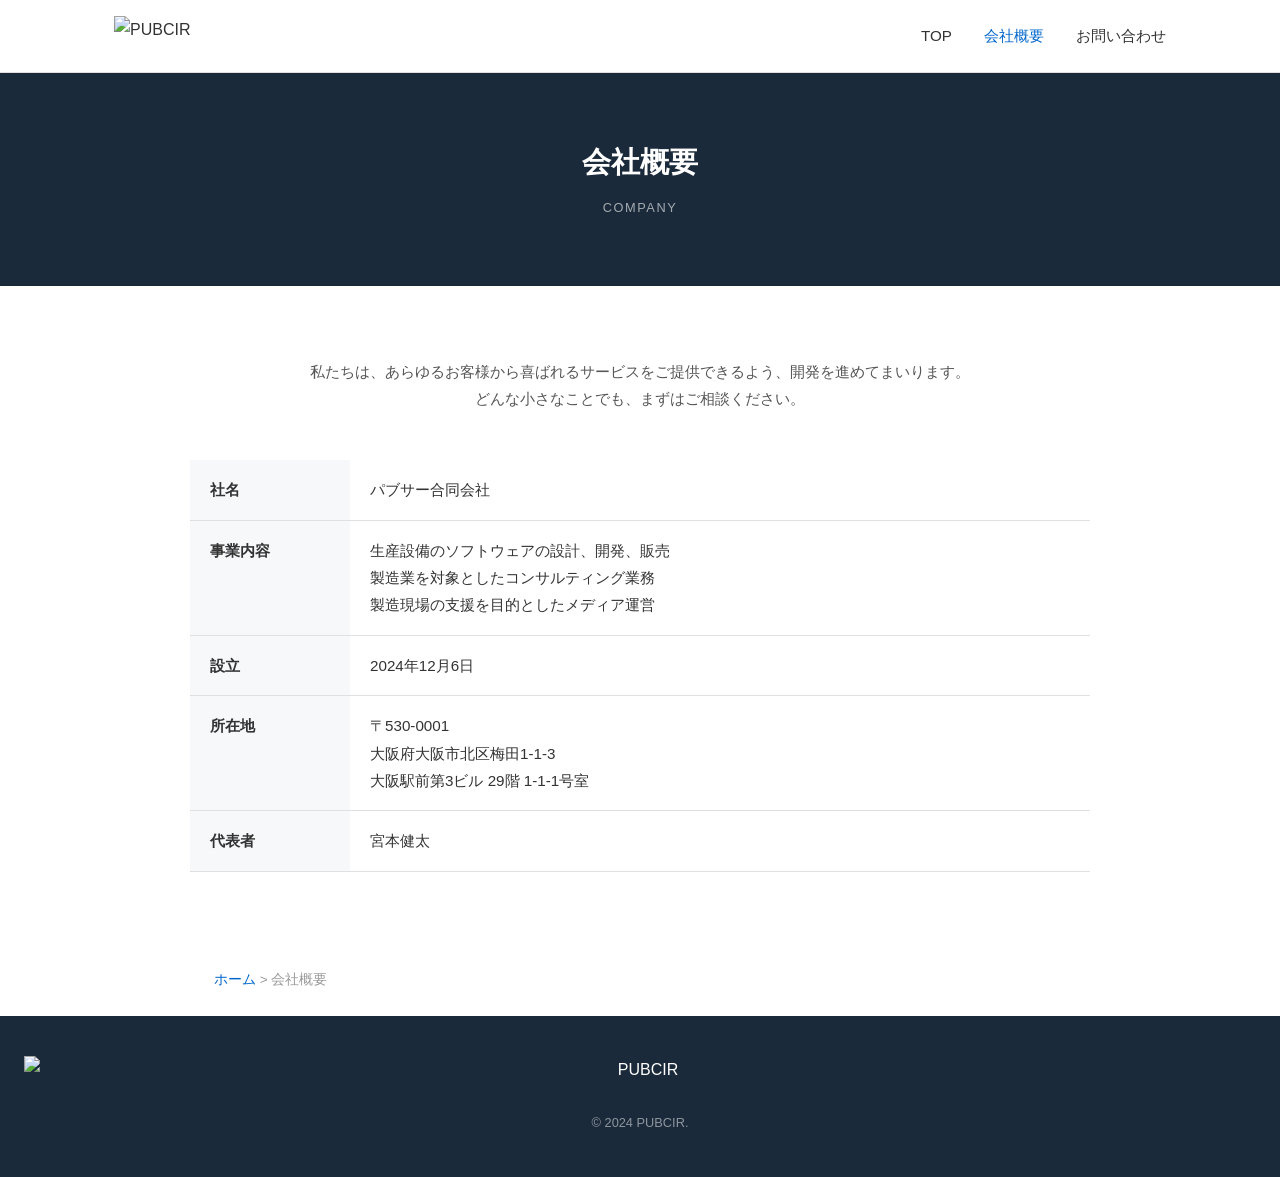
==== company.html @ 2002fdd9 "Initial commit: static website for PUBCIR" ====
<!DOCTYPE html>
<html lang="ja">
<head>
  <meta charset="UTF-8">
  <meta name="viewport" content="width=device-width, initial-scale=1.0">
  <title>会社概要｜PUBCIR</title>
  <meta name="description" content="パブサー合同会社の会社概要。生産設備のソフトウェアの設計、開発、販売。製造業を対象としたコンサルティング業務。">
  <link rel="stylesheet" href="css/style.css">
</head>
<body>

  <!-- Header -->
  <header class="site-header">
    <div class="header-inner">
      <a href="index.html" class="logo">
        <img src="https://pubcir.net/wp-content/uploads/2024/07/pubcir_logo_23.png" alt="PUBCIR">
      </a>
      <button class="hamburger" id="hamburger" aria-label="メニュー">
        <span></span><span></span><span></span>
      </button>
      <nav class="global-nav" id="globalNav">
        <ul>
          <li><a href="index.html">TOP</a></li>
          <li><a href="company.html" class="active">会社概要</a></li>
          <li><a href="contact.html">お問い合わせ</a></li>
        </ul>
      </nav>
    </div>
  </header>

  <!-- Page Header -->
  <div class="page-header">
    <h1>会社概要</h1>
    <span class="en">Company</span>
  </div>

  <!-- Content -->
  <section class="section">
    <div class="section-inner">
      <p class="company-intro">
        私たちは、あらゆるお客様から喜ばれるサービスをご提供できるよう、開発を進めてまいります。<br>
        どんな小さなことでも、まずはご相談ください。
      </p>

      <table class="company-table">
        <tr>
          <th>社名</th>
          <td>パブサー合同会社</td>
        </tr>
        <tr>
          <th>事業内容</th>
          <td>
            生産設備のソフトウェアの設計、開発、販売<br>
            製造業を対象としたコンサルティング業務<br>
            製造現場の支援を目的としたメディア運営
          </td>
        </tr>
        <tr>
          <th>設立</th>
          <td>2024年12月6日</td>
        </tr>
        <tr>
          <th>所在地</th>
          <td>
            〒530-0001<br>
            大阪府大阪市北区梅田1-1-3<br>
            大阪駅前第3ビル 29階 1-1-1号室
          </td>
        </tr>
        <tr>
          <th>代表者</th>
          <td>宮本健太</td>
        </tr>
      </table>
    </div>
  </section>

  <!-- Breadcrumb -->
  <div class="breadcrumb">
    <a href="index.html">ホーム</a> &gt; 会社概要
  </div>

  <!-- Footer -->
  <footer class="site-footer">
    <a href="index.html" class="footer-logo">
      <img src="https://pubcir.net/wp-content/uploads/2024/07/pubcir_logo_23.png" alt="PUBCIR">
    </a>
    <small>&copy; 2024 PUBCIR.</small>
  </footer>

  <script>
    document.getElementById('hamburger').addEventListener('click', function () {
      document.getElementById('globalNav').classList.toggle('open');
    });
  </script>
</body>
</html>
---- css/style.css ----
/* ========== Reset & Base ========== */
*,
*::before,
*::after {
  margin: 0;
  padding: 0;
  box-sizing: border-box;
}

html {
  scroll-behavior: smooth;
}

body {
  font-family: "Helvetica Neue", Arial, "Hiragino Kaku Gothic ProN",
    "Hiragino Sans", Meiryo, sans-serif;
  color: #333;
  line-height: 1.8;
  background: #fff;
}

a {
  color: inherit;
  text-decoration: none;
}

img {
  max-width: 100%;
  height: auto;
  display: block;
}

/* ========== Header ========== */
.site-header {
  background: #fff;
  border-bottom: 1px solid #e0e0e0;
  position: sticky;
  top: 0;
  z-index: 100;
}

.header-inner {
  max-width: 1100px;
  margin: 0 auto;
  padding: 16px 24px;
  display: flex;
  align-items: center;
  justify-content: space-between;
}

.logo img {
  height: 40px;
  width: auto;
}

.global-nav ul {
  list-style: none;
  display: flex;
  gap: 32px;
}

.global-nav a {
  font-size: 0.95rem;
  font-weight: 500;
  transition: color 0.2s;
}

.global-nav a:hover,
.global-nav a.active {
  color: #0066cc;
}

/* Hamburger (mobile) */
.hamburger {
  display: none;
  background: none;
  border: none;
  cursor: pointer;
  flex-direction: column;
  gap: 5px;
  padding: 4px;
}

.hamburger span {
  display: block;
  width: 24px;
  height: 2px;
  background: #333;
  transition: 0.3s;
}

/* ========== Hero ========== */
.hero {
  position: relative;
  height: 520px;
  overflow: hidden;
  display: flex;
  align-items: center;
  justify-content: center;
  text-align: center;
  color: #fff;
}

.hero-bg {
  position: absolute;
  inset: 0;
  background-size: cover;
  background-position: center;
  filter: brightness(0.55);
}

.hero-content {
  position: relative;
  z-index: 1;
  max-width: 700px;
  padding: 0 24px;
}

.hero-content h1 {
  font-size: 2rem;
  font-weight: 700;
  margin-bottom: 16px;
  letter-spacing: 0.04em;
}

.hero-content p {
  font-size: 1.05rem;
  opacity: 0.92;
}

/* ========== Sections ========== */
.section {
  padding: 72px 24px;
}

.section:nth-child(even) {
  background: #f7f8fa;
}

.section-inner {
  max-width: 900px;
  margin: 0 auto;
}

.section-heading {
  text-align: center;
  margin-bottom: 48px;
}

.section-heading h2 {
  font-size: 1.5rem;
  font-weight: 700;
  margin-bottom: 4px;
}

.section-heading .en {
  display: block;
  font-size: 0.8rem;
  color: #999;
  letter-spacing: 0.12em;
  text-transform: uppercase;
}

/* ========== Cards (事業案内) ========== */
.card-grid {
  display: grid;
  grid-template-columns: repeat(auto-fit, minmax(340px, 1fr));
  gap: 32px;
}

.card {
  background: #fff;
  border-radius: 8px;
  padding: 32px;
  box-shadow: 0 2px 12px rgba(0, 0, 0, 0.06);
  transition: transform 0.2s, box-shadow 0.2s;
}

.card:hover {
  transform: translateY(-4px);
  box-shadow: 0 6px 20px rgba(0, 0, 0, 0.1);
}

.card h3 {
  font-size: 1.15rem;
  margin-bottom: 12px;
  color: #0066cc;
}

.card p {
  font-size: 0.95rem;
  color: #555;
}

/* ========== Challenges & Solutions ========== */
.challenge-box {
  background: #fff;
  border-left: 4px solid #0066cc;
  padding: 32px;
  border-radius: 0 8px 8px 0;
  box-shadow: 0 2px 12px rgba(0, 0, 0, 0.06);
}

.challenge-box h3 {
  font-size: 1.1rem;
  margin-bottom: 16px;
  color: #222;
}

.challenge-box p {
  font-size: 0.95rem;
  color: #555;
}

/* ========== Achievements ========== */
.achievement-list {
  display: flex;
  flex-direction: column;
  gap: 32px;
}

.achievement-item {
  background: #fff;
  border-radius: 8px;
  padding: 32px;
  box-shadow: 0 2px 12px rgba(0, 0, 0, 0.06);
}

.achievement-item h3 {
  font-size: 1.1rem;
  margin-bottom: 12px;
  color: #0066cc;
}

.achievement-item p {
  font-size: 0.95rem;
  color: #555;
}

/* ========== Page Header (sub pages) ========== */
.page-header {
  background: #1a2a3a;
  color: #fff;
  text-align: center;
  padding: 64px 24px;
}

.page-header h1 {
  font-size: 1.8rem;
  font-weight: 700;
  margin-bottom: 4px;
}

.page-header .en {
  font-size: 0.8rem;
  color: rgba(255, 255, 255, 0.6);
  letter-spacing: 0.12em;
  text-transform: uppercase;
}

/* ========== Company Table ========== */
.company-intro {
  text-align: center;
  margin-bottom: 48px;
  font-size: 0.95rem;
  color: #555;
}

.company-table {
  width: 100%;
  border-collapse: collapse;
}

.company-table th,
.company-table td {
  padding: 16px 20px;
  border-bottom: 1px solid #e0e0e0;
  text-align: left;
  font-size: 0.95rem;
  vertical-align: top;
}

.company-table th {
  width: 160px;
  background: #f7f8fa;
  font-weight: 600;
  white-space: nowrap;
}

/* ========== Contact CTA ========== */
.contact-body {
  text-align: center;
}

.contact-body .lead {
  font-size: 0.95rem;
  color: #555;
  margin-bottom: 40px;
}

.btn-primary {
  display: inline-block;
  background: #0066cc;
  color: #fff;
  padding: 16px 48px;
  border-radius: 6px;
  font-size: 1rem;
  font-weight: 600;
  transition: background 0.2s;
}

.btn-primary:hover {
  background: #0052a3;
}

/* ========== Breadcrumb ========== */
.breadcrumb {
  max-width: 900px;
  margin: 24px auto;
  padding: 0 24px;
  font-size: 0.85rem;
  color: #999;
}

.breadcrumb a {
  color: #0066cc;
}

.breadcrumb a:hover {
  text-decoration: underline;
}

/* ========== Footer ========== */
.site-footer {
  background: #1a2a3a;
  color: #fff;
  text-align: center;
  padding: 40px 24px;
}

.footer-logo img {
  height: 36px;
  margin: 0 auto 16px;
}

.site-footer small {
  font-size: 0.8rem;
  color: rgba(255, 255, 255, 0.5);
}

/* ========== Responsive ========== */
@media (max-width: 768px) {
  .hamburger {
    display: flex;
  }

  .global-nav {
    display: none;
    position: absolute;
    top: 100%;
    left: 0;
    right: 0;
    background: #fff;
    border-bottom: 1px solid #e0e0e0;
    padding: 16px 24px;
  }

  .global-nav.open {
    display: block;
  }

  .global-nav ul {
    flex-direction: column;
    gap: 16px;
  }

  .hero {
    height: 380px;
  }

  .hero-content h1 {
    font-size: 1.5rem;
  }

  .card-grid {
    grid-template-columns: 1fr;
  }

  .section {
    padding: 48px 16px;
  }

  .company-table th {
    width: 120px;
  }
}
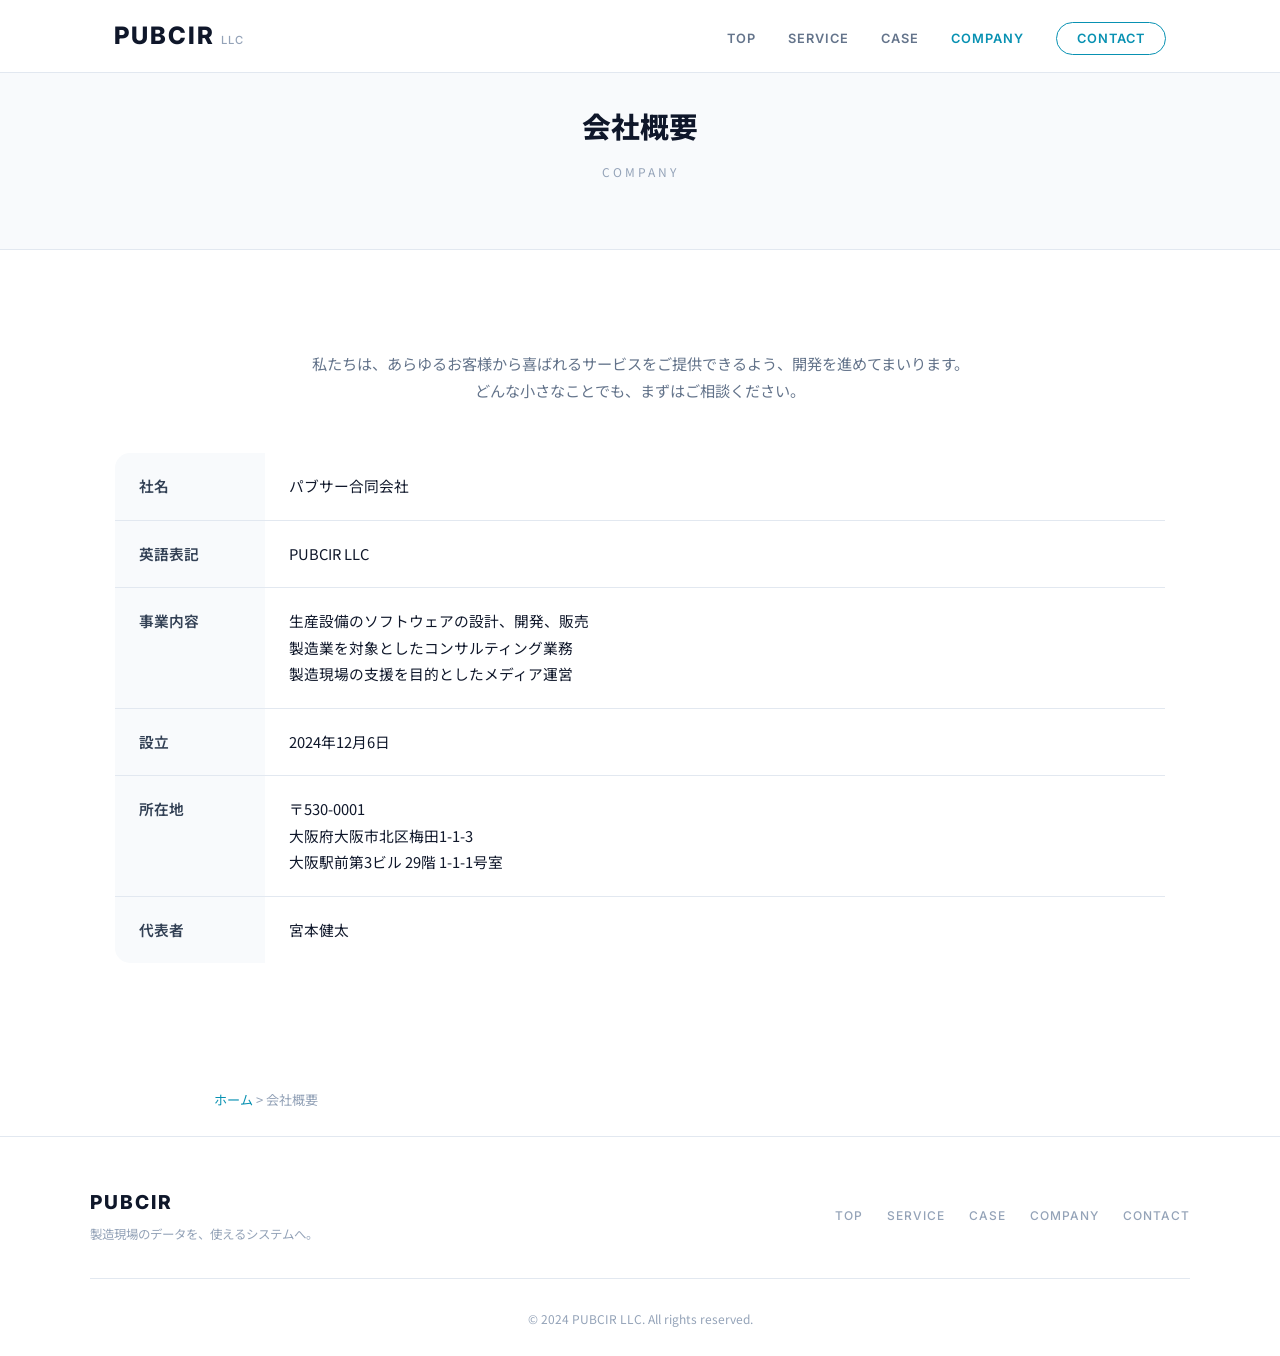
==== commit 2ba93942: "初期デザイン" ====
--- a/company.html
+++ b/company.html
@@ -3,17 +3,21 @@
 <head>
   <meta charset="UTF-8">
   <meta name="viewport" content="width=device-width, initial-scale=1.0">
-  <title>会社概要｜PUBCIR</title>
+  <title>会社概要｜パブサー合同会社</title>
   <meta name="description" content="パブサー合同会社の会社概要。生産設備のソフトウェアの設計、開発、販売。製造業を対象としたコンサルティング業務。">
+  <link rel="preconnect" href="https://fonts.googleapis.com">
+  <link rel="preconnect" href="https://fonts.gstatic.com" crossorigin>
+  <link href="https://fonts.googleapis.com/css2?family=Inter:wght@400;500;600;700;800&family=Noto+Sans+JP:wght@400;500;600;700;800&display=swap" rel="stylesheet">
   <link rel="stylesheet" href="css/style.css">
 </head>
 <body>
 
   <!-- Header -->
-  <header class="site-header">
+  <header class="site-header" id="header">
     <div class="header-inner">
       <a href="index.html" class="logo">
-        <img src="https://pubcir.net/wp-content/uploads/2024/07/pubcir_logo_23.png" alt="PUBCIR">
+        <span class="logo-text">PUBCIR</span>
+        <span class="logo-sub">LLC</span>
       </a>
       <button class="hamburger" id="hamburger" aria-label="メニュー">
         <span></span><span></span><span></span>
@@ -21,8 +25,10 @@
       <nav class="global-nav" id="globalNav">
         <ul>
           <li><a href="index.html">TOP</a></li>
-          <li><a href="company.html" class="active">会社概要</a></li>
-          <li><a href="contact.html">お問い合わせ</a></li>
+          <li><a href="index.html#service">SERVICE</a></li>
+          <li><a href="index.html#case">CASE</a></li>
+          <li><a href="company.html" class="active">COMPANY</a></li>
+          <li><a href="contact.html" class="nav-cta">CONTACT</a></li>
         </ul>
       </nav>
     </div>
@@ -35,17 +41,21 @@
   </div>
 
   <!-- Content -->
-  <section class="section">
-    <div class="section-inner">
-      <p class="company-intro">
+  <section class="section section-light">
+    <div class="container">
+      <p class="company-intro scroll-reveal">
         私たちは、あらゆるお客様から喜ばれるサービスをご提供できるよう、開発を進めてまいります。<br>
         どんな小さなことでも、まずはご相談ください。
       </p>
 
-      <table class="company-table">
+      <table class="company-table scroll-reveal">
         <tr>
           <th>社名</th>
           <td>パブサー合同会社</td>
+        </tr>
+        <tr>
+          <th>英語表記</th>
+          <td>PUBCIR LLC</td>
         </tr>
         <tr>
           <th>事業内容</th>
@@ -82,16 +92,24 @@
 
   <!-- Footer -->
   <footer class="site-footer">
-    <a href="index.html" class="footer-logo">
-      <img src="https://pubcir.net/wp-content/uploads/2024/07/pubcir_logo_23.png" alt="PUBCIR">
-    </a>
-    <small>&copy; 2024 PUBCIR.</small>
+    <div class="footer-inner">
+      <div>
+        <div class="footer-logo-text">PUBCIR</div>
+        <p class="footer-tagline">製造現場のデータを、使えるシステムへ。</p>
+      </div>
+      <nav class="footer-nav">
+        <a href="index.html">TOP</a>
+        <a href="index.html#service">SERVICE</a>
+        <a href="index.html#case">CASE</a>
+        <a href="company.html">COMPANY</a>
+        <a href="contact.html">CONTACT</a>
+      </nav>
+    </div>
+    <div class="footer-bottom">
+      <small>&copy; 2024 PUBCIR LLC. All rights reserved.</small>
+    </div>
   </footer>
 
-  <script>
-    document.getElementById('hamburger').addEventListener('click', function () {
-      document.getElementById('globalNav').classList.toggle('open');
-    });
-  </script>
+  <script src="js/main.js"></script>
 </body>
 </html>
--- a/css/style.css
+++ b/css/style.css
@@ -1,27 +1,51 @@
-/* ========== Reset & Base ========== */
-*,
-*::before,
-*::after {
+/* ========================================
+   PUBCIR - Clean Corporate Website
+   White-base design with teal accents
+   ======================================== */
+
+/* --- Reset & Variables --- */
+*, *::before, *::after {
   margin: 0;
   padding: 0;
   box-sizing: border-box;
 }
 
+:root {
+  --bg-white: #ffffff;
+  --bg-light: #F8FAFC;
+  --bg-section: #F1F5F9;
+  --text-primary: #0F172A;
+  --text-secondary: #334155;
+  --text-sub: #64748B;
+  --text-muted: #94A3B8;
+  --accent: #0891B2;
+  --accent-light: #06B6D4;
+  --accent-dark: #0E7490;
+  --accent-teal: #14B8A6;
+  --accent-bg: rgba(8, 145, 178, 0.04);
+  --accent-bg-hover: rgba(8, 145, 178, 0.08);
+  --border: #E2E8F0;
+  --border-accent: rgba(8, 145, 178, 0.2);
+  --radius-sm: 8px;
+  --radius-md: 16px;
+  --radius-lg: 24px;
+  --shadow-sm: 0 1px 3px rgba(0,0,0,0.06);
+  --shadow-md: 0 4px 16px rgba(0,0,0,0.08);
+  --shadow-lg: 0 8px 32px rgba(0,0,0,0.1);
+  --transition: 0.3s cubic-bezier(0.4, 0, 0.2, 1);
+}
+
 html {
   scroll-behavior: smooth;
+  font-size: 16px;
 }
 
 body {
-  font-family: "Helvetica Neue", Arial, "Hiragino Kaku Gothic ProN",
-    "Hiragino Sans", Meiryo, sans-serif;
-  color: #333;
+  font-family: 'Noto Sans JP', 'Inter', -apple-system, BlinkMacSystemFont, sans-serif;
+  color: var(--text-primary);
   line-height: 1.8;
-  background: #fff;
-}
-
-a {
-  color: inherit;
-  text-decoration: none;
+  overflow-x: hidden;
+  background: var(--bg-white);
 }
 
 img {
@@ -30,367 +54,1208 @@
   display: block;
 }
 
-/* ========== Header ========== */
-.site-header {
-  background: #fff;
-  border-bottom: 1px solid #e0e0e0;
-  position: sticky;
-  top: 0;
-  z-index: 100;
-}
-
-.header-inner {
+a {
+  text-decoration: none;
+  color: inherit;
+  transition: var(--transition);
+}
+
+ul { list-style: none; }
+
+.container {
   max-width: 1100px;
   margin: 0 auto;
-  padding: 16px 24px;
+  padding: 0 24px;
+}
+
+.sp-only { display: none; }
+
+/* --- Header --- */
+.site-header {
+  position: fixed;
+  top: 0;
+  left: 0;
+  right: 0;
+  z-index: 1000;
+  background: rgba(255, 255, 255, 0.92);
+  backdrop-filter: blur(16px);
+  -webkit-backdrop-filter: blur(16px);
+  border-bottom: 1px solid var(--border);
+  transition: var(--transition);
+}
+
+.site-header.scrolled {
+  box-shadow: 0 2px 20px rgba(0, 0, 0, 0.06);
+}
+
+.header-inner {
   display: flex;
   align-items: center;
   justify-content: space-between;
-}
-
-.logo img {
-  height: 40px;
-  width: auto;
+  max-width: 1100px;
+  margin: 0 auto;
+  padding: 0 24px;
+  height: 72px;
+}
+
+.logo {
+  display: flex;
+  align-items: baseline;
+  gap: 6px;
+}
+
+.logo-text {
+  font-family: 'Inter', sans-serif;
+  font-size: 1.5rem;
+  font-weight: 800;
+  color: var(--text-primary);
+  letter-spacing: 2px;
+}
+
+.logo-sub {
+  font-family: 'Inter', sans-serif;
+  font-size: 0.7rem;
+  font-weight: 500;
+  color: var(--text-muted);
+  letter-spacing: 1px;
+}
+
+.global-nav {
+  display: flex;
+  align-items: center;
+  gap: 32px;
 }
 
 .global-nav ul {
-  list-style: none;
-  display: flex;
+  display: flex;
+  align-items: center;
   gap: 32px;
 }
 
 .global-nav a {
-  font-size: 0.95rem;
-  font-weight: 500;
-  transition: color 0.2s;
+  font-family: 'Inter', sans-serif;
+  font-size: 0.8rem;
+  font-weight: 600;
+  color: var(--text-sub);
+  letter-spacing: 1px;
+  transition: var(--transition);
 }
 
 .global-nav a:hover,
 .global-nav a.active {
-  color: #0066cc;
-}
-
-/* Hamburger (mobile) */
+  color: var(--accent);
+}
+
+.global-nav a.nav-cta {
+  color: var(--accent);
+  padding: 8px 20px;
+  border: 1px solid var(--accent);
+  border-radius: 100px;
+}
+
+.global-nav a.nav-cta:hover {
+  background: var(--accent);
+  color: #fff;
+}
+
+/* Hamburger */
 .hamburger {
   display: none;
+  flex-direction: column;
+  justify-content: center;
+  align-items: center;
+  gap: 5px;
+  width: 40px;
+  height: 40px;
   background: none;
   border: none;
   cursor: pointer;
-  flex-direction: column;
-  gap: 5px;
-  padding: 4px;
+  z-index: 1001;
 }
 
 .hamburger span {
   display: block;
   width: 24px;
   height: 2px;
-  background: #333;
-  transition: 0.3s;
-}
-
-/* ========== Hero ========== */
+  background: var(--text-primary);
+  border-radius: 2px;
+  transition: var(--transition);
+}
+
+.hamburger.active span:nth-child(1) {
+  transform: rotate(45deg) translate(5px, 5px);
+}
+.hamburger.active span:nth-child(2) {
+  opacity: 0;
+}
+.hamburger.active span:nth-child(3) {
+  transform: rotate(-45deg) translate(5px, -5px);
+}
+
+/* --- Hero Section --- */
 .hero {
   position: relative;
-  height: 520px;
+  min-height: 100vh;
+  display: flex;
+  align-items: center;
+  background: var(--bg-white);
   overflow: hidden;
-  display: flex;
-  align-items: center;
-  justify-content: center;
-  text-align: center;
-  color: #fff;
+  padding-top: 72px;
 }
 
 .hero-bg {
   position: absolute;
   inset: 0;
-  background-size: cover;
-  background-position: center;
-  filter: brightness(0.55);
-}
-
-.hero-content {
+  overflow: hidden;
+}
+
+.hero-grid-lines {
+  position: absolute;
+  inset: 0;
+  background-image:
+    linear-gradient(rgba(8,145,178,0.03) 1px, transparent 1px),
+    linear-gradient(90deg, rgba(8,145,178,0.03) 1px, transparent 1px);
+  background-size: 60px 60px;
+}
+
+.hero-particles {
+  position: absolute;
+  inset: 0;
+  background:
+    radial-gradient(2px 2px at 20% 30%, rgba(8,145,178,0.15), transparent),
+    radial-gradient(2px 2px at 40% 70%, rgba(20,184,166,0.1), transparent),
+    radial-gradient(1px 1px at 60% 20%, rgba(6,182,212,0.15), transparent),
+    radial-gradient(1px 1px at 80% 60%, rgba(8,145,178,0.1), transparent),
+    radial-gradient(2px 2px at 10% 80%, rgba(20,184,166,0.08), transparent),
+    radial-gradient(1px 1px at 90% 40%, rgba(6,182,212,0.12), transparent);
+}
+
+.hero-inner {
+  display: grid;
+  grid-template-columns: 1fr 1fr;
+  gap: 60px;
+  align-items: center;
+  max-width: 1100px;
+  margin: 0 auto;
+  padding: 80px 24px;
+  width: 100%;
   position: relative;
   z-index: 1;
+}
+
+.hero-content h1 {
+  font-size: 2.6rem;
+  font-weight: 800;
+  color: var(--text-primary);
+  line-height: 1.4;
+  letter-spacing: -0.02em;
+}
+
+.hero-subtitle {
+  font-size: 1.05rem;
+  color: var(--text-secondary);
+  margin-top: 20px;
+  line-height: 1.8;
+}
+
+.hero-desc {
+  font-size: 0.88rem;
+  color: var(--text-sub);
+  margin-top: 16px;
+  line-height: 1.8;
+}
+
+.hero-cta {
+  display: flex;
+  gap: 16px;
+  margin-top: 36px;
+  flex-wrap: wrap;
+}
+
+.hero-tags {
+  display: flex;
+  gap: 12px;
+  margin-top: 40px;
+  flex-wrap: wrap;
+}
+
+.tag {
+  display: inline-flex;
+  align-items: center;
+  gap: 6px;
+  padding: 8px 16px;
+  background: var(--accent-bg);
+  border: 1px solid var(--border-accent);
+  border-radius: 100px;
+  font-size: 0.78rem;
+  color: var(--accent-dark);
+  font-weight: 500;
+}
+
+.tag-icon {
+  font-size: 0.85rem;
+}
+
+/* Hero Visual */
+.hero-visual {
+  display: flex;
+  justify-content: center;
+  align-items: center;
+}
+
+.visual-diagram {
+  width: 100%;
+  max-width: 460px;
+}
+
+.diagram-svg {
+  width: 100%;
+  height: auto;
+}
+
+.data-line {
+  animation: dashMove 3s linear infinite;
+}
+.delay-line-1 { animation-delay: 0.5s; }
+.delay-line-2 { animation-delay: 1s; }
+.delay-line-3 { animation-delay: 1.5s; }
+.delay-line-4 { animation-delay: 2s; }
+
+@keyframes dashMove {
+  to { stroke-dashoffset: -20; }
+}
+
+/* --- Buttons --- */
+.btn {
+  display: inline-flex;
+  align-items: center;
+  justify-content: center;
+  padding: 14px 32px;
+  font-size: 0.9rem;
+  font-weight: 600;
+  border-radius: 100px;
+  transition: var(--transition);
+  cursor: pointer;
+  border: none;
+  white-space: nowrap;
+}
+
+.btn-primary {
+  background: linear-gradient(135deg, var(--accent), var(--accent-teal));
+  color: #fff;
+  box-shadow: 0 4px 16px rgba(8, 145, 178, 0.25);
+}
+
+.btn-primary:hover {
+  transform: translateY(-2px);
+  box-shadow: 0 8px 24px rgba(8, 145, 178, 0.35);
+}
+
+.btn-glow {
+  animation: btnGlow 3s ease-in-out infinite;
+}
+
+@keyframes btnGlow {
+  0%, 100% { box-shadow: 0 4px 16px rgba(8, 145, 178, 0.25); }
+  50% { box-shadow: 0 4px 24px rgba(8, 145, 178, 0.4); }
+}
+
+.btn-secondary {
+  background: transparent;
+  color: var(--text-secondary);
+  border: 1px solid var(--border);
+}
+
+.btn-secondary:hover {
+  border-color: var(--accent);
+  color: var(--accent);
+  transform: translateY(-2px);
+}
+
+.btn-large {
+  padding: 18px 48px;
+  font-size: 1rem;
+}
+
+/* --- Sections --- */
+.section {
+  padding: 100px 0;
+}
+
+.section-light {
+  background: var(--bg-white);
+}
+
+.section-alt {
+  background: var(--bg-light);
+}
+
+.section-header {
+  text-align: center;
+  margin-bottom: 64px;
+}
+
+.section-label {
+  display: inline-block;
+  font-family: 'Inter', sans-serif;
+  font-size: 0.72rem;
+  font-weight: 700;
+  letter-spacing: 3px;
+  color: var(--accent);
+  margin-bottom: 16px;
+  text-transform: uppercase;
+}
+
+.section-title {
+  font-size: 1.9rem;
+  font-weight: 800;
+  color: var(--text-primary);
+  line-height: 1.5;
+}
+
+/* --- Problem Cards --- */
+.problem-grid {
+  display: grid;
+  grid-template-columns: repeat(3, 1fr);
+  gap: 24px;
+}
+
+.problem-card {
+  padding: 32px;
+  background: #fff;
+  border: 1px solid var(--border);
+  border-radius: var(--radius-md);
+  transition: var(--transition);
+  position: relative;
+  overflow: hidden;
+}
+
+.problem-card::before {
+  content: '';
+  position: absolute;
+  top: 0;
+  left: 0;
+  right: 0;
+  height: 3px;
+  background: linear-gradient(90deg, var(--accent), var(--accent-teal));
+  opacity: 0;
+  transition: var(--transition);
+}
+
+.problem-card:hover {
+  transform: translateY(-4px);
+  box-shadow: var(--shadow-lg);
+  border-color: transparent;
+}
+
+.problem-card:hover::before {
+  opacity: 1;
+}
+
+.problem-icon {
+  width: 48px;
+  height: 48px;
+  display: flex;
+  align-items: center;
+  justify-content: center;
+  background: linear-gradient(135deg, rgba(8,145,178,0.06), rgba(20,184,166,0.06));
+  border-radius: 12px;
+  color: var(--accent);
+  margin-bottom: 16px;
+}
+
+.problem-text {
+  font-size: 0.9rem;
+  color: var(--text-primary);
+  line-height: 1.7;
+  font-weight: 500;
+}
+
+/* --- Service Cards --- */
+.service-grid {
+  display: grid;
+  grid-template-columns: repeat(2, 1fr);
+  gap: 24px;
+}
+
+.service-card {
+  padding: 40px;
+  background: var(--bg-white);
+  border: 1px solid var(--border);
+  border-radius: var(--radius-lg);
+  transition: var(--transition);
+}
+
+.service-card:hover {
+  transform: translateY(-4px);
+  border-color: var(--border-accent);
+  box-shadow: var(--shadow-lg);
+}
+
+.service-icon {
+  width: 56px;
+  height: 56px;
+  display: flex;
+  align-items: center;
+  justify-content: center;
+  background: var(--accent-bg);
+  border-radius: 14px;
+  margin-bottom: 20px;
+}
+
+.service-title {
+  font-size: 1.15rem;
+  font-weight: 700;
+  color: var(--text-primary);
+  margin-bottom: 12px;
+}
+
+.service-desc {
+  font-size: 0.88rem;
+  color: var(--text-sub);
+  line-height: 1.8;
+  margin-bottom: 20px;
+}
+
+.service-tags {
+  display: flex;
+  flex-wrap: wrap;
+  gap: 8px;
+}
+
+.pill {
+  display: inline-block;
+  padding: 4px 12px;
+  font-size: 0.72rem;
+  font-weight: 500;
+  background: var(--accent-bg);
+  color: var(--accent-dark);
+  border-radius: 100px;
+  border: 1px solid var(--border-accent);
+}
+
+/* --- Solution Section --- */
+.solution-grid {
+  display: grid;
+  grid-template-columns: repeat(3, 1fr);
+  gap: 32px;
+  margin-bottom: 64px;
+}
+
+.solution-card {
+  padding: 36px;
+  background: #fff;
+  border: 1px solid var(--border);
+  border-radius: var(--radius-md);
+  transition: var(--transition);
+  text-align: center;
+}
+
+.solution-card:hover {
+  transform: translateY(-4px);
+  box-shadow: var(--shadow-lg);
+}
+
+.solution-number {
+  font-family: 'Inter', sans-serif;
+  font-size: 2.5rem;
+  font-weight: 800;
+  color: var(--accent);
+  opacity: 0.25;
+  margin-bottom: 12px;
+}
+
+.solution-title {
+  font-size: 1.05rem;
+  font-weight: 700;
+  color: var(--text-primary);
+  margin-bottom: 12px;
+}
+
+.solution-desc {
+  font-size: 0.88rem;
+  color: var(--text-sub);
+  line-height: 1.8;
+}
+
+/* Flow Steps */
+.flow-section {
+  margin-top: 48px;
+  margin-bottom: 64px;
+}
+
+.flow-steps {
+  display: flex;
+  align-items: center;
+  justify-content: center;
+  gap: 8px;
+  padding: 40px 24px;
+  background: #fff;
+  border: 1px solid var(--border);
+  border-radius: var(--radius-lg);
+  overflow-x: auto;
+}
+
+.flow-step {
+  display: flex;
+  flex-direction: column;
+  align-items: center;
+  gap: 8px;
+  min-width: 80px;
+}
+
+.flow-step-icon {
+  width: 52px;
+  height: 52px;
+  display: flex;
+  align-items: center;
+  justify-content: center;
+  background: linear-gradient(135deg, rgba(8,145,178,0.06), rgba(20,184,166,0.06));
+  border: 1px solid var(--border-accent);
+  border-radius: 14px;
+  color: var(--accent);
+}
+
+.flow-step-label {
+  font-size: 0.75rem;
+  font-weight: 600;
+  color: var(--text-sub);
+}
+
+.flow-arrow {
+  font-size: 1.2rem;
+  color: var(--accent);
+  font-weight: 300;
+  opacity: 0.5;
+}
+
+/* Mid CTA */
+.mid-cta {
+  text-align: center;
+  padding: 48px;
+  background: linear-gradient(135deg, rgba(8,145,178,0.02), rgba(20,184,166,0.02));
+  border: 1px solid rgba(8,145,178,0.08);
+  border-radius: var(--radius-lg);
+}
+
+.mid-cta-text {
+  font-size: 1rem;
+  color: var(--text-sub);
+  margin-bottom: 24px;
+}
+
+/* --- Case Section --- */
+.case-grid {
+  display: grid;
+  grid-template-columns: repeat(3, 1fr);
+  gap: 24px;
+}
+
+.case-card {
+  padding: 36px;
+  background: var(--bg-white);
+  border: 1px solid var(--border);
+  border-radius: var(--radius-lg);
+  transition: var(--transition);
+  display: flex;
+  flex-direction: column;
+}
+
+.case-card:hover {
+  transform: translateY(-4px);
+  border-color: var(--border-accent);
+  box-shadow: var(--shadow-lg);
+}
+
+.case-badge {
+  display: inline-block;
+  padding: 4px 12px;
+  font-family: 'Inter', sans-serif;
+  font-size: 0.7rem;
+  font-weight: 600;
+  letter-spacing: 1px;
+  color: var(--accent);
+  background: var(--accent-bg);
+  border-radius: 100px;
+  margin-bottom: 16px;
+  align-self: flex-start;
+}
+
+.case-title {
+  font-size: 1.05rem;
+  font-weight: 700;
+  color: var(--text-primary);
+  margin-bottom: 12px;
+}
+
+.case-desc {
+  font-size: 0.85rem;
+  color: var(--text-sub);
+  line-height: 1.8;
+  margin-bottom: 20px;
+  flex-grow: 1;
+}
+
+.case-results {
+  margin-bottom: 20px;
+  padding: 16px;
+  background: var(--accent-bg);
+  border-radius: var(--radius-sm);
+  border: 1px solid rgba(8, 145, 178, 0.08);
+}
+
+.case-result-label {
+  font-size: 0.72rem;
+  font-weight: 600;
+  color: var(--accent);
+  letter-spacing: 1px;
+  margin-bottom: 8px;
+  display: block;
+}
+
+.case-result-list li {
+  font-size: 0.82rem;
+  color: var(--text-sub);
+  padding: 4px 0;
+  padding-left: 16px;
+  position: relative;
+}
+
+.case-result-list li::before {
+  content: '✓';
+  position: absolute;
+  left: 0;
+  color: var(--accent-teal);
+  font-size: 0.75rem;
+}
+
+.case-tags {
+  display: flex;
+  flex-wrap: wrap;
+  gap: 8px;
+  margin-top: auto;
+}
+
+/* --- Process Section --- */
+.process-timeline {
   max-width: 700px;
-  padding: 0 24px;
-}
-
-.hero-content h1 {
-  font-size: 2rem;
+  margin: 0 auto;
+  position: relative;
+}
+
+.process-timeline::before {
+  content: '';
+  position: absolute;
+  top: 0;
+  left: 32px;
+  width: 2px;
+  height: 100%;
+  background: linear-gradient(180deg, var(--accent), var(--accent-teal));
+  opacity: 0.15;
+  border-radius: 2px;
+}
+
+.process-step {
+  display: flex;
+  gap: 24px;
+  padding: 24px 0;
+  position: relative;
+}
+
+.process-number {
+  width: 64px;
+  height: 64px;
+  min-width: 64px;
+  display: flex;
+  align-items: center;
+  justify-content: center;
+  font-family: 'Inter', sans-serif;
+  font-size: 1.1rem;
+  font-weight: 800;
+  color: var(--accent);
+  background: #fff;
+  border: 2px solid var(--border-accent);
+  border-radius: 50%;
+  position: relative;
+  z-index: 1;
+}
+
+.process-content {
+  padding-top: 12px;
+}
+
+.process-title {
+  font-size: 1.1rem;
   font-weight: 700;
-  margin-bottom: 16px;
-  letter-spacing: 0.04em;
-}
-
-.hero-content p {
-  font-size: 1.05rem;
-  opacity: 0.92;
-}
-
-/* ========== Sections ========== */
-.section {
-  padding: 72px 24px;
-}
-
-.section:nth-child(even) {
-  background: #f7f8fa;
-}
-
-.section-inner {
-  max-width: 900px;
-  margin: 0 auto;
-}
-
-.section-heading {
+  color: var(--text-primary);
+  margin-bottom: 8px;
+}
+
+.process-desc {
+  font-size: 0.88rem;
+  color: var(--text-sub);
+  line-height: 1.7;
+}
+
+/* --- Company Section (sub page) --- */
+.page-header {
+  background: var(--bg-light);
+  border-bottom: 1px solid var(--border);
   text-align: center;
-  margin-bottom: 48px;
-}
-
-.section-heading h2 {
-  font-size: 1.5rem;
-  font-weight: 700;
-  margin-bottom: 4px;
-}
-
-.section-heading .en {
-  display: block;
-  font-size: 0.8rem;
-  color: #999;
-  letter-spacing: 0.12em;
-  text-transform: uppercase;
-}
-
-/* ========== Cards (事業案内) ========== */
-.card-grid {
-  display: grid;
-  grid-template-columns: repeat(auto-fit, minmax(340px, 1fr));
-  gap: 32px;
-}
-
-.card {
-  background: #fff;
-  border-radius: 8px;
-  padding: 32px;
-  box-shadow: 0 2px 12px rgba(0, 0, 0, 0.06);
-  transition: transform 0.2s, box-shadow 0.2s;
-}
-
-.card:hover {
-  transform: translateY(-4px);
-  box-shadow: 0 6px 20px rgba(0, 0, 0, 0.1);
-}
-
-.card h3 {
-  font-size: 1.15rem;
-  margin-bottom: 12px;
-  color: #0066cc;
-}
-
-.card p {
-  font-size: 0.95rem;
-  color: #555;
-}
-
-/* ========== Challenges & Solutions ========== */
-.challenge-box {
-  background: #fff;
-  border-left: 4px solid #0066cc;
-  padding: 32px;
-  border-radius: 0 8px 8px 0;
-  box-shadow: 0 2px 12px rgba(0, 0, 0, 0.06);
-}
-
-.challenge-box h3 {
-  font-size: 1.1rem;
-  margin-bottom: 16px;
-  color: #222;
-}
-
-.challenge-box p {
-  font-size: 0.95rem;
-  color: #555;
-}
-
-/* ========== Achievements ========== */
-.achievement-list {
-  display: flex;
-  flex-direction: column;
-  gap: 32px;
-}
-
-.achievement-item {
-  background: #fff;
-  border-radius: 8px;
-  padding: 32px;
-  box-shadow: 0 2px 12px rgba(0, 0, 0, 0.06);
-}
-
-.achievement-item h3 {
-  font-size: 1.1rem;
-  margin-bottom: 12px;
-  color: #0066cc;
-}
-
-.achievement-item p {
-  font-size: 0.95rem;
-  color: #555;
-}
-
-/* ========== Page Header (sub pages) ========== */
-.page-header {
-  background: #1a2a3a;
-  color: #fff;
-  text-align: center;
-  padding: 64px 24px;
+  padding: 100px 24px 64px;
 }
 
 .page-header h1 {
   font-size: 1.8rem;
-  font-weight: 700;
+  font-weight: 800;
+  color: var(--text-primary);
   margin-bottom: 4px;
 }
 
 .page-header .en {
-  font-size: 0.8rem;
-  color: rgba(255, 255, 255, 0.6);
-  letter-spacing: 0.12em;
+  font-size: 0.75rem;
+  color: var(--text-muted);
+  letter-spacing: 3px;
   text-transform: uppercase;
 }
 
-/* ========== Company Table ========== */
 .company-intro {
   text-align: center;
   margin-bottom: 48px;
   font-size: 0.95rem;
-  color: #555;
+  color: var(--text-sub);
 }
 
 .company-table {
   width: 100%;
   border-collapse: collapse;
+  background: #fff;
+  border: 1px solid var(--border);
+  border-radius: var(--radius-md);
+  overflow: hidden;
 }
 
 .company-table th,
 .company-table td {
-  padding: 16px 20px;
-  border-bottom: 1px solid #e0e0e0;
+  padding: 20px 24px;
+  border-bottom: 1px solid var(--border);
   text-align: left;
-  font-size: 0.95rem;
+  font-size: 0.92rem;
   vertical-align: top;
 }
 
+.company-table tr:last-child th,
+.company-table tr:last-child td {
+  border-bottom: none;
+}
+
 .company-table th {
-  width: 160px;
-  background: #f7f8fa;
+  width: 150px;
+  background: var(--bg-light);
   font-weight: 600;
+  color: var(--text-secondary);
   white-space: nowrap;
 }
 
-/* ========== Contact CTA ========== */
+.company-table td {
+  color: var(--text-primary);
+}
+
+/* --- Contact Page --- */
 .contact-body {
   text-align: center;
+  padding: 40px 0;
 }
 
 .contact-body .lead {
   font-size: 0.95rem;
-  color: #555;
+  color: var(--text-sub);
   margin-bottom: 40px;
-}
-
-.btn-primary {
-  display: inline-block;
-  background: #0066cc;
-  color: #fff;
-  padding: 16px 48px;
-  border-radius: 6px;
-  font-size: 1rem;
-  font-weight: 600;
-  transition: background 0.2s;
-}
-
-.btn-primary:hover {
-  background: #0052a3;
-}
-
-/* ========== Breadcrumb ========== */
+  line-height: 2;
+}
+
+/* --- Contact CTA (in-page) --- */
+.section-contact {
+  background: var(--bg-light);
+  position: relative;
+  overflow: hidden;
+}
+
+.section-contact::before {
+  content: '';
+  position: absolute;
+  inset: 0;
+  background:
+    radial-gradient(ellipse at 30% 50%, rgba(8,145,178,0.04), transparent 60%),
+    radial-gradient(ellipse at 70% 50%, rgba(20,184,166,0.03), transparent 60%);
+}
+
+.contact-inner {
+  text-align: center;
+  padding: 40px 0;
+  position: relative;
+  z-index: 1;
+}
+
+.contact-title {
+  font-size: 1.9rem;
+  font-weight: 800;
+  color: var(--text-primary);
+  line-height: 1.5;
+  margin-bottom: 20px;
+  margin-top: 16px;
+}
+
+.contact-desc {
+  font-size: 0.9rem;
+  color: var(--text-sub);
+  line-height: 1.9;
+  margin-bottom: 36px;
+  max-width: 600px;
+  margin-left: auto;
+  margin-right: auto;
+}
+
+/* --- Breadcrumb --- */
 .breadcrumb {
   max-width: 900px;
   margin: 24px auto;
   padding: 0 24px;
-  font-size: 0.85rem;
-  color: #999;
+  font-size: 0.82rem;
+  color: var(--text-muted);
 }
 
 .breadcrumb a {
-  color: #0066cc;
+  color: var(--accent);
 }
 
 .breadcrumb a:hover {
   text-decoration: underline;
 }
 
-/* ========== Footer ========== */
+/* --- Footer --- */
 .site-footer {
-  background: #1a2a3a;
+  background: var(--bg-white);
+  border-top: 1px solid var(--border);
+  padding: 48px 24px 24px;
+}
+
+.footer-inner {
+  max-width: 1100px;
+  margin: 0 auto;
+  display: flex;
+  justify-content: space-between;
+  align-items: center;
+  margin-bottom: 32px;
+}
+
+.footer-logo-text {
+  font-family: 'Inter', sans-serif;
+  font-size: 1.2rem;
+  font-weight: 800;
+  color: var(--text-primary);
+  letter-spacing: 2px;
+}
+
+.footer-tagline {
+  font-size: 0.78rem;
+  color: var(--text-muted);
+  margin-top: 4px;
+}
+
+.footer-nav {
+  display: flex;
+  gap: 24px;
+}
+
+.footer-nav a {
+  font-family: 'Inter', sans-serif;
+  font-size: 0.75rem;
+  font-weight: 500;
+  color: var(--text-muted);
+  letter-spacing: 1px;
+  transition: var(--transition);
+}
+
+.footer-nav a:hover {
+  color: var(--accent);
+}
+
+.footer-bottom {
+  max-width: 1100px;
+  margin: 0 auto;
+  padding-top: 24px;
+  border-top: 1px solid var(--border);
+  text-align: center;
+}
+
+.footer-bottom small {
+  font-size: 0.75rem;
+  color: var(--text-muted);
+}
+
+/* --- Back to Top --- */
+.back-to-top {
+  position: fixed;
+  bottom: 32px;
+  right: 32px;
+  width: 48px;
+  height: 48px;
+  display: flex;
+  align-items: center;
+  justify-content: center;
+  background: #fff;
+  border: 1px solid var(--border);
+  border-radius: 50%;
+  color: var(--accent);
+  cursor: pointer;
+  opacity: 0;
+  visibility: hidden;
+  transform: translateY(16px);
+  transition: var(--transition);
+  z-index: 999;
+}
+
+.back-to-top.visible {
+  opacity: 1;
+  visibility: visible;
+  transform: translateY(0);
+}
+
+.back-to-top:hover {
+  background: var(--accent);
   color: #fff;
-  text-align: center;
-  padding: 40px 24px;
-}
-
-.footer-logo img {
-  height: 36px;
-  margin: 0 auto 16px;
-}
-
-.site-footer small {
-  font-size: 0.8rem;
-  color: rgba(255, 255, 255, 0.5);
-}
-
-/* ========== Responsive ========== */
+  border-color: var(--accent);
+  transform: translateY(-2px);
+}
+
+/* --- Animations --- */
+.fade-in-up {
+  opacity: 0;
+  transform: translateY(30px);
+  animation: fadeInUp 0.8s forwards;
+}
+
+.delay-1 { animation-delay: 0.2s; }
+.delay-2 { animation-delay: 0.4s; }
+.delay-3 { animation-delay: 0.6s; }
+.delay-4 { animation-delay: 0.8s; }
+
+@keyframes fadeInUp {
+  to {
+    opacity: 1;
+    transform: translateY(0);
+  }
+}
+
+.scroll-reveal {
+  opacity: 0;
+  transform: translateY(24px);
+  transition: opacity 0.6s ease, transform 0.6s ease;
+}
+
+.scroll-reveal.revealed {
+  opacity: 1;
+  transform: translateY(0);
+}
+
+/* --- Responsive --- */
+@media (max-width: 1024px) {
+  .hero-inner {
+    grid-template-columns: 1fr;
+    text-align: center;
+    gap: 40px;
+  }
+
+  .hero-cta {
+    justify-content: center;
+  }
+
+  .hero-tags {
+    justify-content: center;
+  }
+
+  .hero-visual {
+    order: -1;
+  }
+
+  .visual-diagram {
+    max-width: 360px;
+  }
+
+  .problem-grid {
+    grid-template-columns: repeat(2, 1fr);
+  }
+
+  .service-grid {
+    grid-template-columns: 1fr;
+  }
+
+  .solution-grid {
+    grid-template-columns: 1fr;
+    gap: 24px;
+  }
+
+  .case-grid {
+    grid-template-columns: 1fr;
+  }
+}
+
 @media (max-width: 768px) {
+  .sp-only {
+    display: inline;
+  }
+
   .hamburger {
     display: flex;
   }
 
   .global-nav {
-    display: none;
-    position: absolute;
-    top: 100%;
-    left: 0;
+    position: fixed;
+    top: 0;
+    right: -100%;
+    width: 80%;
+    max-width: 320px;
+    height: 100vh;
+    background: rgba(255, 255, 255, 0.98);
+    backdrop-filter: blur(20px);
+    flex-direction: column;
+    align-items: flex-start;
+    justify-content: center;
+    padding: 60px 40px;
+    gap: 24px;
+    transition: right 0.4s cubic-bezier(0.4, 0, 0.2, 1);
+    border-left: 1px solid var(--border);
+    box-shadow: -8px 0 32px rgba(0,0,0,0.1);
+  }
+
+  .global-nav.open {
     right: 0;
-    background: #fff;
-    border-bottom: 1px solid #e0e0e0;
-    padding: 16px 24px;
-  }
-
-  .global-nav.open {
-    display: block;
   }
 
   .global-nav ul {
     flex-direction: column;
+    gap: 20px;
+  }
+
+  .global-nav a {
+    font-size: 1rem;
+  }
+
+  .hero {
+    min-height: auto;
+    padding: 120px 0 80px;
+  }
+
+  .hero-content h1 {
+    font-size: 1.8rem;
+  }
+
+  .hero-subtitle {
+    font-size: 0.95rem;
+  }
+
+  .section {
+    padding: 72px 0;
+  }
+
+  .section-title {
+    font-size: 1.5rem;
+  }
+
+  .problem-grid {
+    grid-template-columns: 1fr;
+  }
+
+  .problem-card {
+    padding: 24px;
+  }
+
+  .service-card {
+    padding: 28px;
+  }
+
+  .flow-steps {
+    padding: 24px 16px;
+    gap: 4px;
+  }
+
+  .flow-step {
+    min-width: 56px;
+  }
+
+  .flow-step-icon {
+    width: 40px;
+    height: 40px;
+  }
+
+  .flow-step-icon svg {
+    width: 20px;
+    height: 20px;
+  }
+
+  .flow-step-label {
+    font-size: 0.65rem;
+  }
+
+  .case-card {
+    padding: 28px;
+  }
+
+  .process-timeline::before {
+    left: 24px;
+  }
+
+  .process-number {
+    width: 48px;
+    height: 48px;
+    min-width: 48px;
+    font-size: 0.9rem;
+  }
+
+  .process-step {
     gap: 16px;
   }
 
-  .hero {
-    height: 380px;
-  }
-
+  .company-table th {
+    width: 120px;
+  }
+
+  .contact-title {
+    font-size: 1.5rem;
+  }
+
+  .footer-inner {
+    flex-direction: column;
+    gap: 24px;
+    text-align: center;
+  }
+
+  .footer-nav {
+    flex-wrap: wrap;
+    justify-content: center;
+    gap: 16px;
+  }
+
+  .back-to-top {
+    bottom: 20px;
+    right: 20px;
+    width: 40px;
+    height: 40px;
+  }
+
+  .page-header {
+    padding: 90px 24px 48px;
+  }
+}
+
+@media (max-width: 480px) {
   .hero-content h1 {
     font-size: 1.5rem;
   }
 
-  .card-grid {
-    grid-template-columns: 1fr;
-  }
-
-  .section {
-    padding: 48px 16px;
-  }
-
-  .company-table th {
-    width: 120px;
-  }
-}
+  .hero-cta {
+    flex-direction: column;
+    align-items: center;
+  }
+}
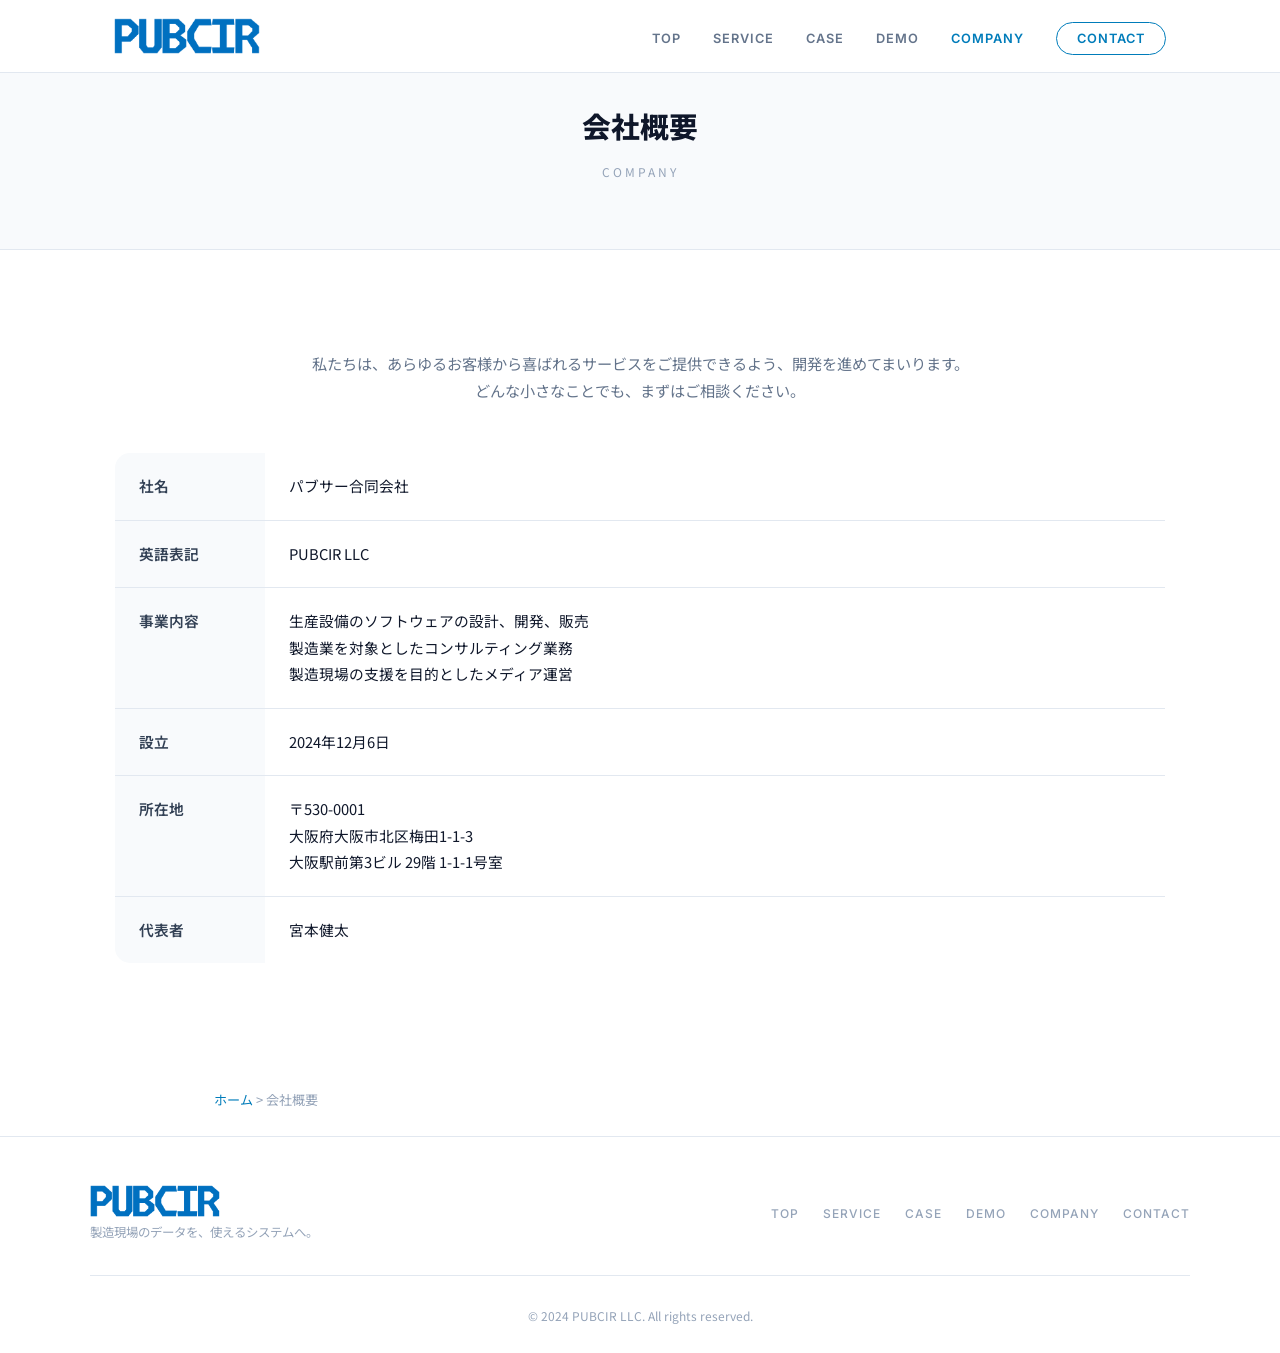
==== commit 872c8b49: "でも画面とロゴを追加" ====
--- a/company.html
+++ b/company.html
@@ -16,8 +16,7 @@
   <header class="site-header" id="header">
     <div class="header-inner">
       <a href="index.html" class="logo">
-        <span class="logo-text">PUBCIR</span>
-        <span class="logo-sub">LLC</span>
+        <img src="img/pubcir_logo.png" alt="PUBCIR">
       </a>
       <button class="hamburger" id="hamburger" aria-label="メニュー">
         <span></span><span></span><span></span>
@@ -27,6 +26,7 @@
           <li><a href="index.html">TOP</a></li>
           <li><a href="index.html#service">SERVICE</a></li>
           <li><a href="index.html#case">CASE</a></li>
+          <li><a href="demo.html">DEMO</a></li>
           <li><a href="company.html" class="active">COMPANY</a></li>
           <li><a href="contact.html" class="nav-cta">CONTACT</a></li>
         </ul>
@@ -94,13 +94,14 @@
   <footer class="site-footer">
     <div class="footer-inner">
       <div>
-        <div class="footer-logo-text">PUBCIR</div>
+        <a href="index.html" class="logo"><img src="img/pubcir_logo.png" alt="PUBCIR" style="height:32px"></a>
         <p class="footer-tagline">製造現場のデータを、使えるシステムへ。</p>
       </div>
       <nav class="footer-nav">
         <a href="index.html">TOP</a>
         <a href="index.html#service">SERVICE</a>
         <a href="index.html#case">CASE</a>
+        <a href="demo.html">DEMO</a>
         <a href="company.html">COMPANY</a>
         <a href="contact.html">CONTACT</a>
       </nav>
--- a/css/style.css
+++ b/css/style.css
@@ -18,14 +18,14 @@
   --text-secondary: #334155;
   --text-sub: #64748B;
   --text-muted: #94A3B8;
-  --accent: #0891B2;
-  --accent-light: #06B6D4;
-  --accent-dark: #0E7490;
-  --accent-teal: #14B8A6;
-  --accent-bg: rgba(8, 145, 178, 0.04);
-  --accent-bg-hover: rgba(8, 145, 178, 0.08);
+  --accent: #007CBA;
+  --accent-light: #0098E5;
+  --accent-dark: #006399;
+  --accent-teal: #0098E5;
+  --accent-bg: rgba(0, 124, 186, 0.04);
+  --accent-bg-hover: rgba(0, 124, 186, 0.08);
   --border: #E2E8F0;
-  --border-accent: rgba(8, 145, 178, 0.2);
+  --border-accent: rgba(0, 124, 186, 0.2);
   --radius-sm: 8px;
   --radius-md: 16px;
   --radius-lg: 24px;
@@ -100,8 +100,13 @@
 
 .logo {
   display: flex;
-  align-items: baseline;
+  align-items: center;
   gap: 6px;
+}
+
+.logo img {
+  height: 36px;
+  width: auto;
 }
 
 .logo-text {
@@ -343,12 +348,12 @@
 .btn-primary {
   background: linear-gradient(135deg, var(--accent), var(--accent-teal));
   color: #fff;
-  box-shadow: 0 4px 16px rgba(8, 145, 178, 0.25);
+  box-shadow: 0 4px 16px rgba(0, 124, 186, 0.25);
 }
 
 .btn-primary:hover {
   transform: translateY(-2px);
-  box-shadow: 0 8px 24px rgba(8, 145, 178, 0.35);
+  box-shadow: 0 8px 24px rgba(0, 124, 186, 0.35);
 }
 
 .btn-glow {
@@ -356,8 +361,8 @@
 }
 
 @keyframes btnGlow {
-  0%, 100% { box-shadow: 0 4px 16px rgba(8, 145, 178, 0.25); }
-  50% { box-shadow: 0 4px 24px rgba(8, 145, 178, 0.4); }
+  0%, 100% { box-shadow: 0 4px 16px rgba(0, 124, 186, 0.25); }
+  50% { box-shadow: 0 4px 24px rgba(0, 124, 186, 0.4); }
 }
 
 .btn-secondary {
@@ -701,7 +706,7 @@
   padding: 16px;
   background: var(--accent-bg);
   border-radius: var(--radius-sm);
-  border: 1px solid rgba(8, 145, 178, 0.08);
+  border: 1px solid rgba(0, 124, 186, 0.08);
 }
 
 .case-result-label {
@@ -861,6 +866,217 @@
   color: var(--text-primary);
 }
 
+/* --- Demo Catalog --- */
+.demo-catalog {
+  display: flex;
+  flex-direction: column;
+  gap: 32px;
+}
+
+.demo-card {
+  display: flex;
+  flex-direction: column;
+  background: #fff;
+  border: 1px solid var(--border);
+  border-radius: var(--radius-lg);
+  overflow: hidden;
+  transition: var(--transition);
+  cursor: pointer;
+  color: inherit;
+}
+
+.demo-card:hover {
+  transform: translateY(-4px);
+  box-shadow: var(--shadow-lg);
+  border-color: var(--border-accent);
+}
+
+.demo-card-badge {
+  display: inline-block;
+  padding: 6px 16px;
+  font-family: 'Inter', sans-serif;
+  font-size: 0.72rem;
+  font-weight: 700;
+  letter-spacing: 1px;
+  color: #fff;
+  background: var(--accent);
+  align-self: flex-start;
+  margin: 28px 0 0 28px;
+  border-radius: 100px;
+  text-transform: uppercase;
+}
+
+.demo-card-body {
+  padding: 20px 28px 16px;
+  flex-grow: 1;
+}
+
+.demo-card-title {
+  font-size: 1.25rem;
+  font-weight: 800;
+  color: var(--text-primary);
+  margin-bottom: 20px;
+}
+
+.demo-card-section {
+  margin-bottom: 16px;
+}
+
+.demo-card-section h4 {
+  font-size: 0.78rem;
+  font-weight: 700;
+  color: var(--accent);
+  letter-spacing: 1px;
+  margin-bottom: 6px;
+  text-transform: uppercase;
+}
+
+.demo-card-section p {
+  font-size: 0.9rem;
+  color: var(--text-secondary);
+  line-height: 1.7;
+}
+
+.demo-card-section ul {
+  padding-left: 0;
+}
+
+.demo-card-section li {
+  font-size: 0.88rem;
+  color: var(--text-sub);
+  padding: 3px 0 3px 18px;
+  position: relative;
+}
+
+.demo-card-section li::before {
+  content: '•';
+  position: absolute;
+  left: 0;
+  color: var(--accent);
+  font-weight: 700;
+}
+
+.demo-system-name {
+  font-weight: 700;
+  color: var(--text-primary) !important;
+}
+
+.demo-features {
+  display: flex;
+  flex-wrap: wrap;
+  gap: 8px;
+  margin-top: 16px;
+}
+
+.demo-card-action {
+  padding: 16px 28px 28px;
+}
+
+.demo-card-action .btn {
+  width: 100%;
+  justify-content: center;
+}
+
+/* --- Demo Preview (index page) --- */
+.demo-preview-grid {
+  display: flex;
+  flex-direction: column;
+  gap: 32px;
+}
+
+.demo-preview-card {
+  display: grid;
+  grid-template-columns: 420px 1fr;
+  background: #fff;
+  border: 1px solid var(--border);
+  border-radius: var(--radius-lg);
+  overflow: hidden;
+  transition: var(--transition);
+  cursor: pointer;
+  color: inherit;
+}
+
+.demo-preview-card:hover {
+  transform: translateY(-4px);
+  box-shadow: var(--shadow-lg);
+  border-color: var(--border-accent);
+}
+
+.demo-preview-canvas-wrap {
+  background: #0a1628;
+  display: flex;
+  align-items: center;
+  justify-content: center;
+  padding: 16px;
+  min-height: 220px;
+}
+
+.demo-preview-canvas-wrap canvas {
+  width: 100%;
+  height: auto;
+  border-radius: 8px;
+}
+
+.demo-preview-info {
+  padding: 28px 32px;
+  display: flex;
+  flex-direction: column;
+  justify-content: center;
+}
+
+.demo-preview-info h3 {
+  font-size: 1.15rem;
+  font-weight: 800;
+  color: var(--text-primary);
+  margin-bottom: 8px;
+}
+
+.demo-preview-info p {
+  font-size: 0.88rem;
+  color: var(--text-sub);
+  line-height: 1.7;
+  margin-bottom: 16px;
+}
+
+.demo-link-text {
+  font-family: 'Inter', sans-serif;
+  font-size: 0.85rem;
+  font-weight: 600;
+  color: var(--accent);
+  transition: var(--transition);
+}
+
+.demo-preview-card:hover .demo-link-text {
+  color: var(--accent-dark);
+}
+
+/* Demo catalog card layout with preview */
+.demo-catalog-card {
+  display: grid;
+  grid-template-columns: 1fr 420px;
+  background: #fff;
+  border: 1px solid var(--border);
+  border-radius: var(--radius-lg);
+  overflow: hidden;
+  transition: var(--transition);
+  cursor: pointer;
+  color: inherit;
+}
+
+.demo-catalog-card:hover {
+  transform: translateY(-4px);
+  box-shadow: var(--shadow-lg);
+  border-color: var(--border-accent);
+}
+
+.demo-catalog-card .demo-card-body {
+  padding: 28px 32px;
+}
+
+.demo-catalog-card .demo-preview-canvas-wrap {
+  border-left: 1px solid var(--border);
+}
+
 /* --- Contact Page --- */
 .contact-body {
   text-align: center;
@@ -1098,6 +1314,19 @@
 
   .case-grid {
     grid-template-columns: 1fr;
+  }
+
+  .demo-preview-card {
+    grid-template-columns: 1fr;
+  }
+
+  .demo-catalog-card {
+    grid-template-columns: 1fr;
+  }
+
+  .demo-catalog-card .demo-preview-canvas-wrap {
+    border-left: none;
+    border-top: 1px solid var(--border);
   }
 }
 
